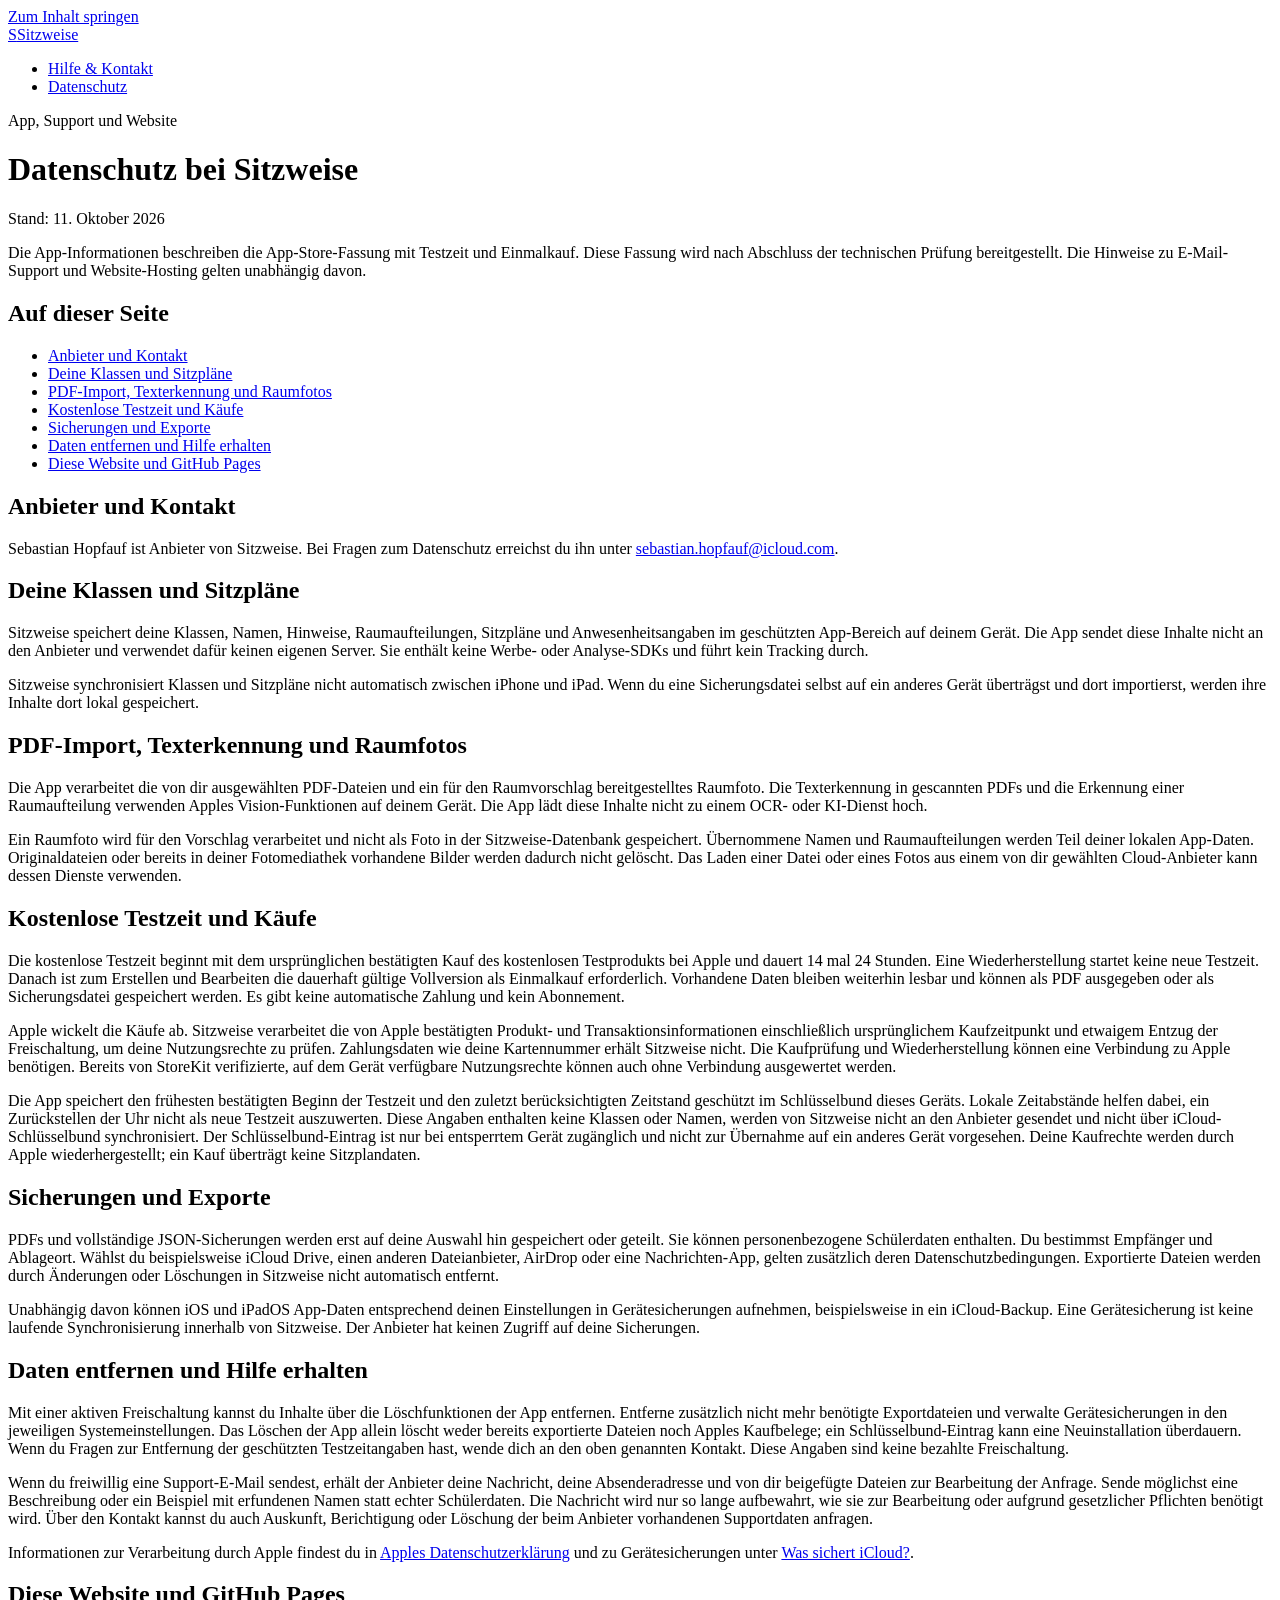
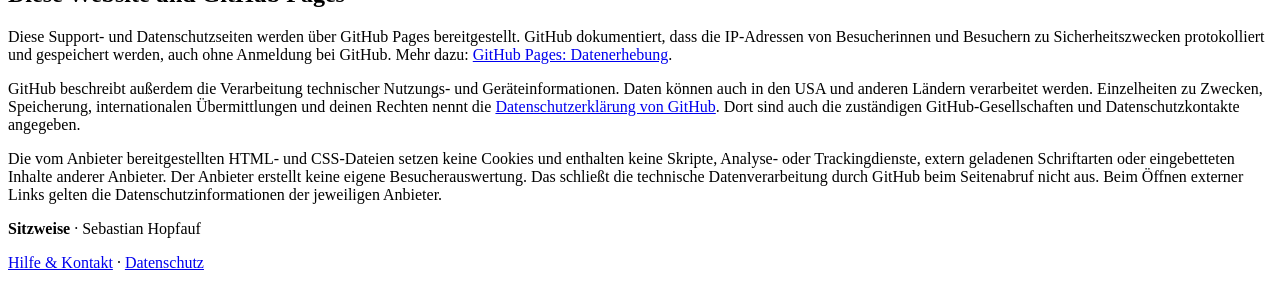
==== datenschutz.html @ 58f305f8 "Add Sitzweise datenschutz.html for public support and privacy" ====
<!doctype html>
<html lang="de">
<head>
  <meta charset="utf-8">
  <meta name="viewport" content="width=device-width, initial-scale=1">
  <meta name="description" content="Datenschutzhinweise zu Sitzweise, lokalen App-Daten, Apple-Käufen, E-Mail-Support und GitHub-Pages-Hosting.">
  <meta name="referrer" content="no-referrer">
  <title>Datenschutz · Sitzweise</title>
  <link rel="stylesheet" href="styles.css">
</head>
<body>
  <a class="skip-link" href="#inhalt">Zum Inhalt springen</a>
  <header class="site-header">
    <div class="container header-inner">
      <a class="brand" href="index.html"><span class="brand-mark" aria-hidden="true">S</span><span>Sitzweise</span></a>
      <nav aria-label="Hauptnavigation">
        <ul>
          <li><a href="index.html">Hilfe &amp; Kontakt</a></li>
          <li><a href="datenschutz.html" aria-current="page">Datenschutz</a></li>
        </ul>
      </nav>
    </div>
  </header>
  <main id="inhalt" class="container" tabindex="-1">
    <div class="prose">
      <p class="eyebrow">App, Support und Website</p>
      <h1>Datenschutz bei Sitzweise</h1>
      <p class="meta">Stand: 11. Oktober 2026</p>
      <aside class="notice" aria-label="Geltungsbereich">
        <p>Die App-Informationen beschreiben die App-Store-Fassung mit Testzeit und Einmalkauf. Diese Fassung wird nach Abschluss der technischen Prüfung bereitgestellt. Die Hinweise zu E-Mail-Support und Website-Hosting gelten unabhängig davon.</p>
      </aside>
      <nav class="toc" aria-label="Inhalt der Datenschutzhinweise">
        <h2>Auf dieser Seite</h2>
        <ul>
          <li><a href="#anbieter-und-kontakt">Anbieter und Kontakt</a></li>
          <li><a href="#deine-klassen-und-sitzplane">Deine Klassen und Sitzpläne</a></li>
          <li><a href="#pdf-import-texterkennung-und-raumfotos">PDF-Import, Texterkennung und Raumfotos</a></li>
          <li><a href="#kostenlose-testzeit-und-kaufe">Kostenlose Testzeit und Käufe</a></li>
          <li><a href="#sicherungen-und-exporte">Sicherungen und Exporte</a></li>
          <li><a href="#daten-entfernen-und-hilfe-erhalten">Daten entfernen und Hilfe erhalten</a></li>
          <li><a href="#diese-website-und-github-pages">Diese Website und GitHub Pages</a></li>
        </ul>
      </nav>
      <section aria-labelledby="anbieter-und-kontakt"><h2 id="anbieter-und-kontakt">Anbieter und Kontakt</h2>
      <p>Sebastian Hopfauf ist Anbieter von Sitzweise. Bei Fragen zum Datenschutz erreichst du ihn unter <a href="mailto:sebastian.hopfauf@icloud.com">sebastian.hopfauf@icloud.com</a>.</p>
      </section>
      <section aria-labelledby="deine-klassen-und-sitzplane"><h2 id="deine-klassen-und-sitzplane">Deine Klassen und Sitzpläne</h2>
      <p>Sitzweise speichert deine Klassen, Namen, Hinweise, Raumaufteilungen, Sitzpläne und Anwesenheitsangaben im geschützten App-Bereich auf deinem Gerät. Die App sendet diese Inhalte nicht an den Anbieter und verwendet dafür keinen eigenen Server. Sie enthält keine Werbe- oder Analyse-SDKs und führt kein Tracking durch.</p>
      <p>Sitzweise synchronisiert Klassen und Sitzpläne nicht automatisch zwischen iPhone und iPad. Wenn du eine Sicherungsdatei selbst auf ein anderes Gerät überträgst und dort importierst, werden ihre Inhalte dort lokal gespeichert.</p>
      </section>
      <section aria-labelledby="pdf-import-texterkennung-und-raumfotos"><h2 id="pdf-import-texterkennung-und-raumfotos">PDF-Import, Texterkennung und Raumfotos</h2>
      <p>Die App verarbeitet die von dir ausgewählten PDF-Dateien und ein für den Raumvorschlag bereitgestelltes Raumfoto. Die Texterkennung in gescannten PDFs und die Erkennung einer Raumaufteilung verwenden Apples Vision-Funktionen auf deinem Gerät. Die App lädt diese Inhalte nicht zu einem OCR- oder KI-Dienst hoch.</p>
      <p>Ein Raumfoto wird für den Vorschlag verarbeitet und nicht als Foto in der Sitzweise-Datenbank gespeichert. Übernommene Namen und Raumaufteilungen werden Teil deiner lokalen App-Daten. Originaldateien oder bereits in deiner Fotomediathek vorhandene Bilder werden dadurch nicht gelöscht. Das Laden einer Datei oder eines Fotos aus einem von dir gewählten Cloud-Anbieter kann dessen Dienste verwenden.</p>
      </section>
      <section aria-labelledby="kostenlose-testzeit-und-kaufe"><h2 id="kostenlose-testzeit-und-kaufe">Kostenlose Testzeit und Käufe</h2>
      <p>Die kostenlose Testzeit beginnt mit dem ursprünglichen bestätigten Kauf des kostenlosen Testprodukts bei Apple und dauert 14 mal 24 Stunden. Eine Wiederherstellung startet keine neue Testzeit. Danach ist zum Erstellen und Bearbeiten die dauerhaft gültige Vollversion als Einmalkauf erforderlich. Vorhandene Daten bleiben weiterhin lesbar und können als PDF ausgegeben oder als Sicherungsdatei gespeichert werden. Es gibt keine automatische Zahlung und kein Abonnement.</p>
      <p>Apple wickelt die Käufe ab. Sitzweise verarbeitet die von Apple bestätigten Produkt- und Transaktionsinformationen einschließlich ursprünglichem Kaufzeitpunkt und etwaigem Entzug der Freischaltung, um deine Nutzungsrechte zu prüfen. Zahlungsdaten wie deine Kartennummer erhält Sitzweise nicht. Die Kaufprüfung und Wiederherstellung können eine Verbindung zu Apple benötigen. Bereits von StoreKit verifizierte, auf dem Gerät verfügbare Nutzungsrechte können auch ohne Verbindung ausgewertet werden.</p>
      <p>Die App speichert den frühesten bestätigten Beginn der Testzeit und den zuletzt berücksichtigten Zeitstand geschützt im Schlüsselbund dieses Geräts. Lokale Zeitabstände helfen dabei, ein Zurückstellen der Uhr nicht als neue Testzeit auszuwerten. Diese Angaben enthalten keine Klassen oder Namen, werden von Sitzweise nicht an den Anbieter gesendet und nicht über iCloud-Schlüsselbund synchronisiert. Der Schlüsselbund-Eintrag ist nur bei entsperrtem Gerät zugänglich und nicht zur Übernahme auf ein anderes Gerät vorgesehen. Deine Kaufrechte werden durch Apple wiederhergestellt; ein Kauf überträgt keine Sitzplandaten.</p>
      </section>
      <section aria-labelledby="sicherungen-und-exporte"><h2 id="sicherungen-und-exporte">Sicherungen und Exporte</h2>
      <p>PDFs und vollständige JSON-Sicherungen werden erst auf deine Auswahl hin gespeichert oder geteilt. Sie können personenbezogene Schülerdaten enthalten. Du bestimmst Empfänger und Ablageort. Wählst du beispielsweise iCloud Drive, einen anderen Dateianbieter, AirDrop oder eine Nachrichten-App, gelten zusätzlich deren Datenschutzbedingungen. Exportierte Dateien werden durch Änderungen oder Löschungen in Sitzweise nicht automatisch entfernt.</p>
      <p>Unabhängig davon können iOS und iPadOS App-Daten entsprechend deinen Einstellungen in Gerätesicherungen aufnehmen, beispielsweise in ein iCloud-Backup. Eine Gerätesicherung ist keine laufende Synchronisierung innerhalb von Sitzweise. Der Anbieter hat keinen Zugriff auf deine Sicherungen.</p>
      </section>
      <section aria-labelledby="daten-entfernen-und-hilfe-erhalten"><h2 id="daten-entfernen-und-hilfe-erhalten">Daten entfernen und Hilfe erhalten</h2>
      <p>Mit einer aktiven Freischaltung kannst du Inhalte über die Löschfunktionen der App entfernen. Entferne zusätzlich nicht mehr benötigte Exportdateien und verwalte Gerätesicherungen in den jeweiligen Systemeinstellungen. Das Löschen der App allein löscht weder bereits exportierte Dateien noch Apples Kaufbelege; ein Schlüsselbund-Eintrag kann eine Neuinstallation überdauern. Wenn du Fragen zur Entfernung der geschützten Testzeitangaben hast, wende dich an den oben genannten Kontakt. Diese Angaben sind keine bezahlte Freischaltung.</p>
      <p>Wenn du freiwillig eine Support-E-Mail sendest, erhält der Anbieter deine Nachricht, deine Absenderadresse und von dir beigefügte Dateien zur Bearbeitung der Anfrage. Sende möglichst eine Beschreibung oder ein Beispiel mit erfundenen Namen statt echter Schülerdaten. Die Nachricht wird nur so lange aufbewahrt, wie sie zur Bearbeitung oder aufgrund gesetzlicher Pflichten benötigt wird. Über den Kontakt kannst du auch Auskunft, Berichtigung oder Löschung der beim Anbieter vorhandenen Supportdaten anfragen.</p>
      <p>Informationen zur Verarbeitung durch Apple findest du in <a href="https://www.apple.com/legal/privacy/de-ww/">Apples Datenschutzerklärung</a> und zu Gerätesicherungen unter <a href="https://support.apple.com/de-de/108770">Was sichert iCloud?</a>.</p>
      </section>
      <section aria-labelledby="diese-website-und-github-pages"><h2 id="diese-website-und-github-pages">Diese Website und GitHub Pages</h2>
      <p>Diese Support- und Datenschutzseiten werden über GitHub Pages bereitgestellt. GitHub dokumentiert, dass die IP-Adressen von Besucherinnen und Besuchern zu Sicherheitszwecken protokolliert und gespeichert werden, auch ohne Anmeldung bei GitHub. Mehr dazu: <a href="https://docs.github.com/en/pages/getting-started-with-github-pages/what-is-github-pages#data-collection">GitHub Pages: Datenerhebung</a>.</p>
      <p>GitHub beschreibt außerdem die Verarbeitung technischer Nutzungs- und Geräteinformationen. Daten können auch in den USA und anderen Ländern verarbeitet werden. Einzelheiten zu Zwecken, Speicherung, internationalen Übermittlungen und deinen Rechten nennt die <a href="https://docs.github.com/en/site-policy/privacy-policies/github-general-privacy-statement">Datenschutzerklärung von GitHub</a>. Dort sind auch die zuständigen GitHub-Gesellschaften und Datenschutzkontakte angegeben.</p>
      <p>Die vom Anbieter bereitgestellten HTML- und CSS-Dateien setzen keine Cookies und enthalten keine Skripte, Analyse- oder Trackingdienste, extern geladenen Schriftarten oder eingebetteten Inhalte anderer Anbieter. Der Anbieter erstellt keine eigene Besucherauswertung. Das schließt die technische Datenverarbeitung durch GitHub beim Seitenabruf nicht aus. Beim Öffnen externer Links gelten die Datenschutzinformationen der jeweiligen Anbieter.</p>
      </section>
    </div>
  </main>
  <footer class="site-footer">
    <div class="container">
      <p><strong>Sitzweise</strong> · Sebastian Hopfauf</p>
      <p><a href="index.html">Hilfe &amp; Kontakt</a> · <a href="datenschutz.html">Datenschutz</a></p>
    </div>
  </footer>
</body>
</html>
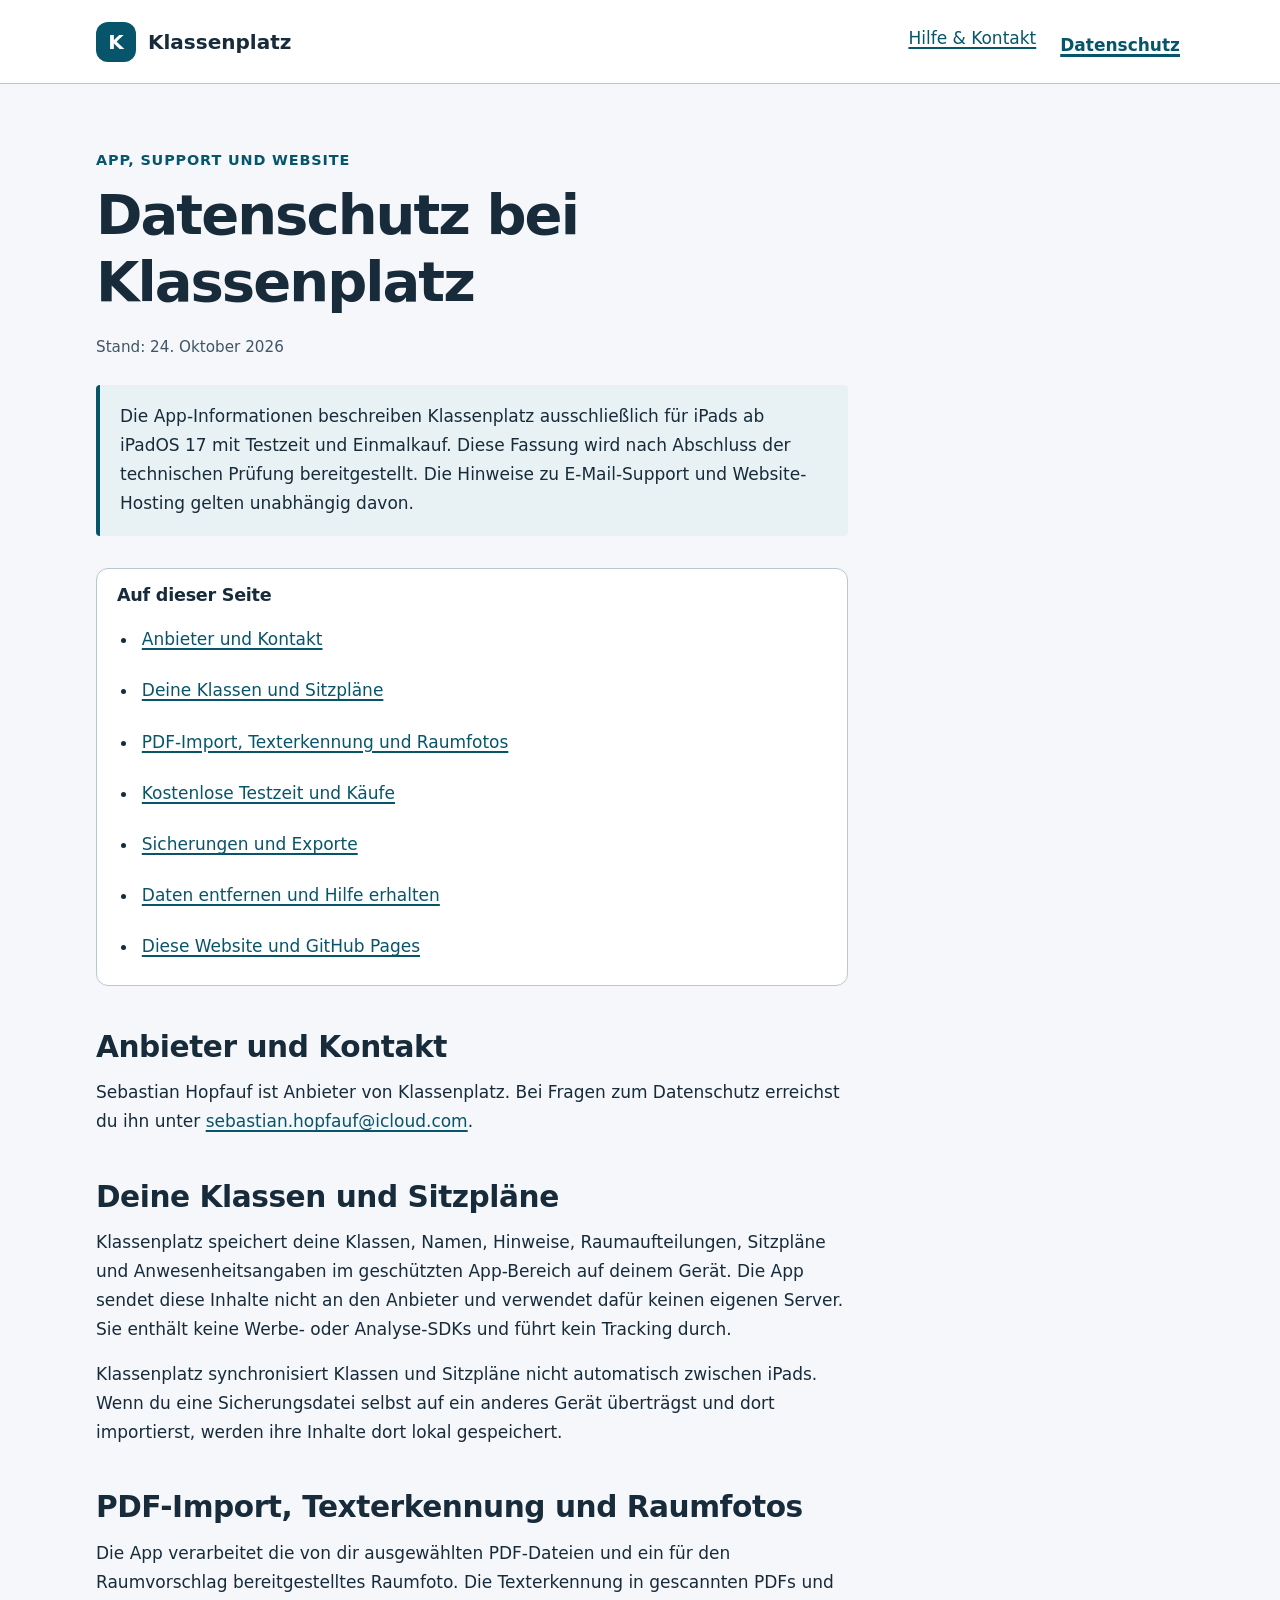
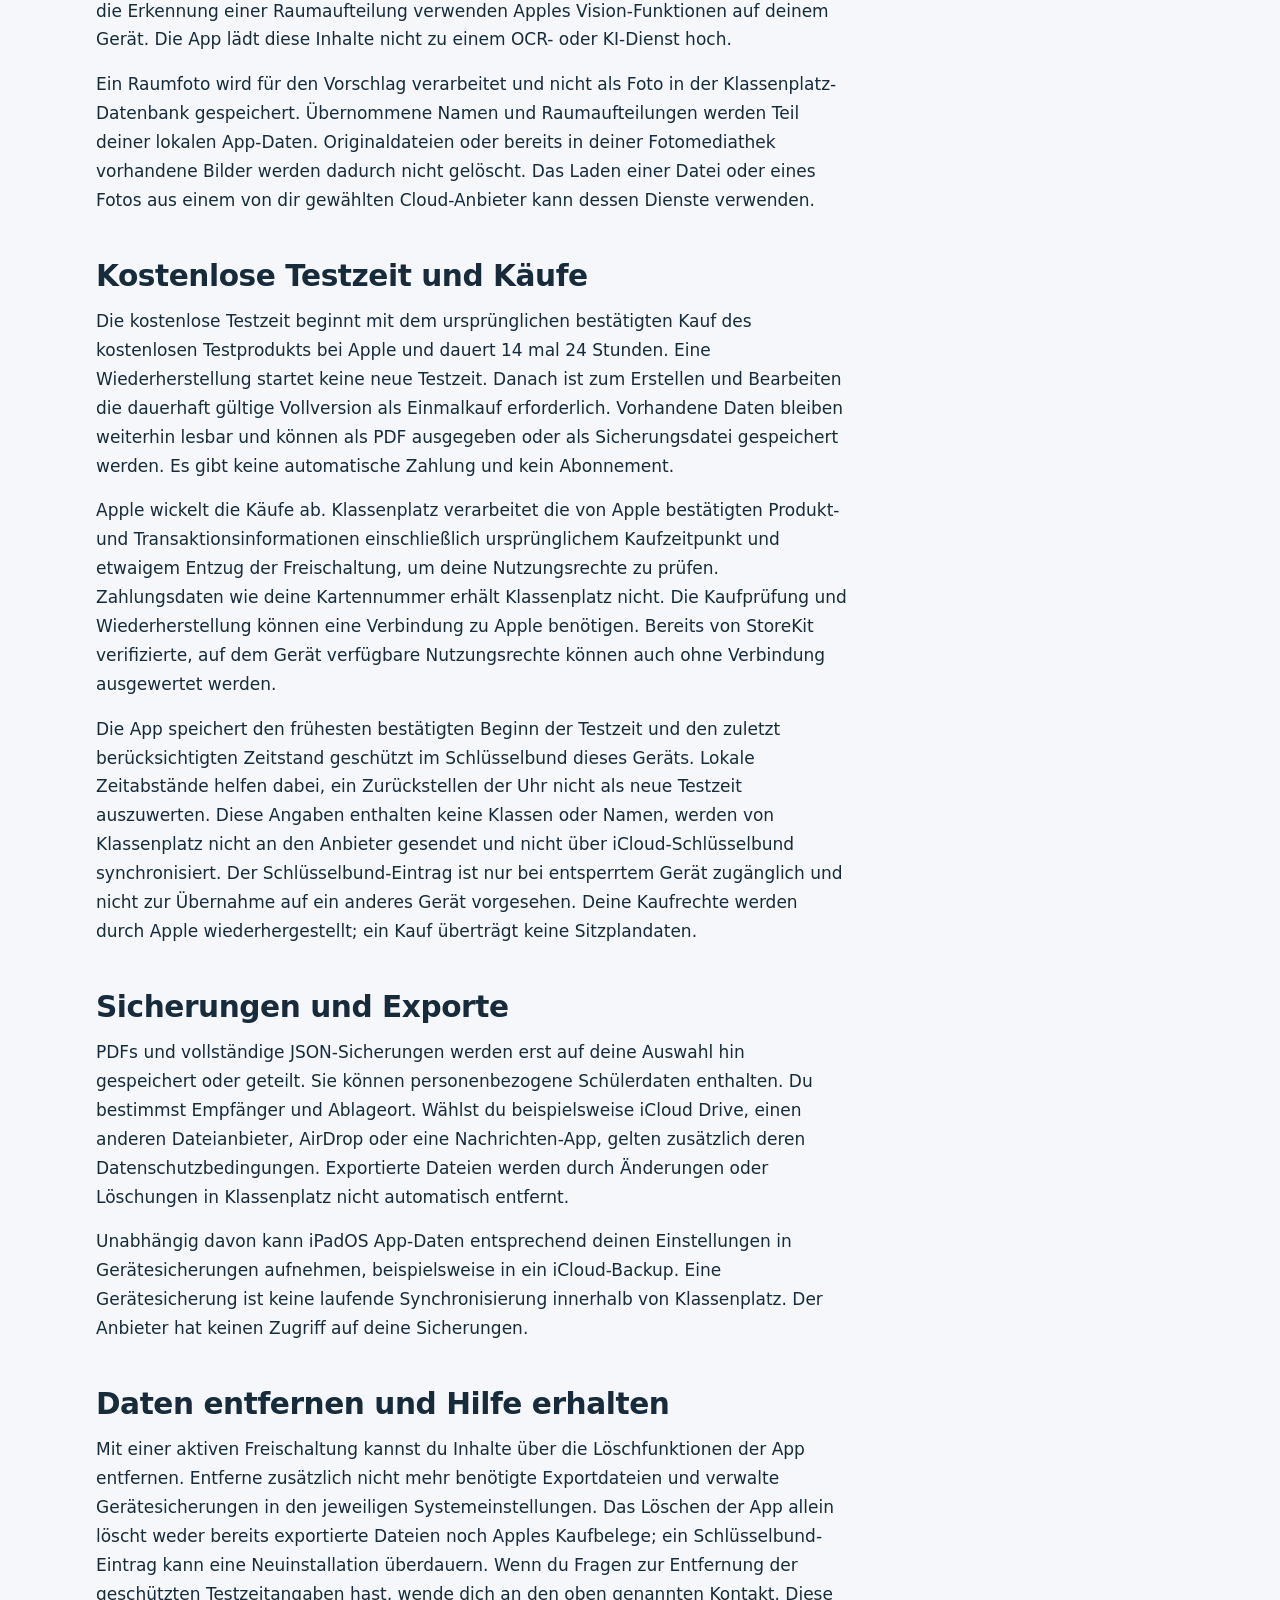
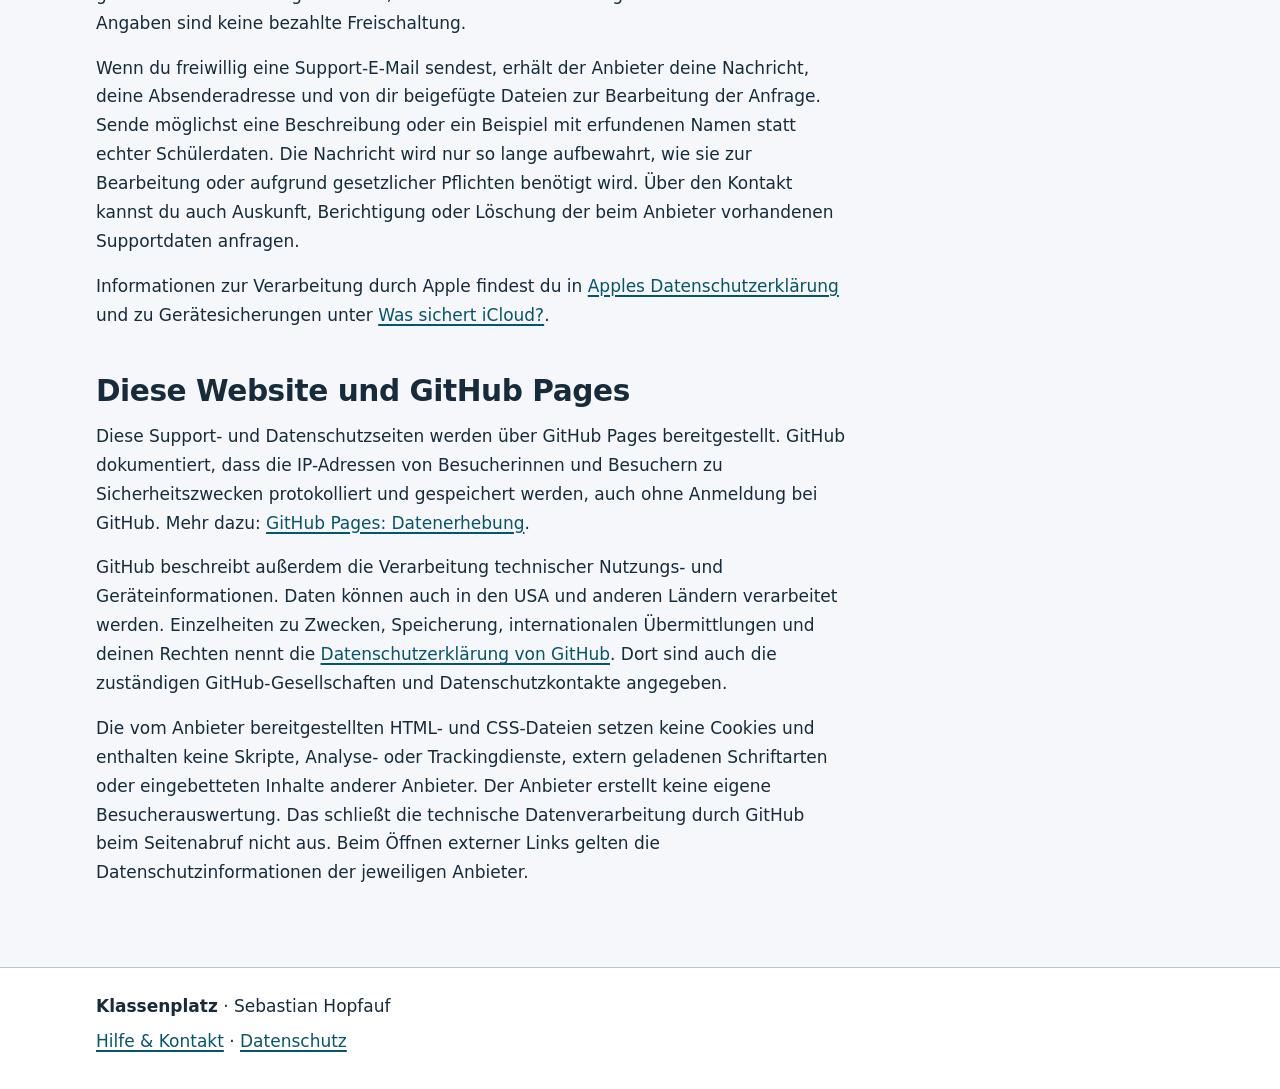
==== commit b3b98dc6: "Rename public support and privacy pages to Klassenplatz for iPad" ====
--- a/datenschutz.html
+++ b/datenschutz.html
@@ -3,16 +3,16 @@
 <head>
   <meta charset="utf-8">
   <meta name="viewport" content="width=device-width, initial-scale=1">
-  <meta name="description" content="Datenschutzhinweise zu Sitzweise, lokalen App-Daten, Apple-Käufen, E-Mail-Support und GitHub-Pages-Hosting.">
+  <meta name="description" content="Datenschutzhinweise zu Klassenplatz, lokalen App-Daten, Apple-Käufen, E-Mail-Support und GitHub-Pages-Hosting.">
   <meta name="referrer" content="no-referrer">
-  <title>Datenschutz · Sitzweise</title>
+  <title>Datenschutz · Klassenplatz</title>
   <link rel="stylesheet" href="styles.css">
 </head>
 <body>
   <a class="skip-link" href="#inhalt">Zum Inhalt springen</a>
   <header class="site-header">
     <div class="container header-inner">
-      <a class="brand" href="index.html"><span class="brand-mark" aria-hidden="true">S</span><span>Sitzweise</span></a>
+      <a class="brand" href="index.html"><span class="brand-mark" aria-hidden="true">K</span><span>Klassenplatz</span></a>
       <nav aria-label="Hauptnavigation">
         <ul>
           <li><a href="index.html">Hilfe &amp; Kontakt</a></li>
@@ -24,10 +24,10 @@
   <main id="inhalt" class="container" tabindex="-1">
     <div class="prose">
       <p class="eyebrow">App, Support und Website</p>
-      <h1>Datenschutz bei Sitzweise</h1>
-      <p class="meta">Stand: 11. Oktober 2026</p>
+      <h1>Datenschutz bei Klassenplatz</h1>
+      <p class="meta">Stand: 24. Oktober 2026</p>
       <aside class="notice" aria-label="Geltungsbereich">
-        <p>Die App-Informationen beschreiben die App-Store-Fassung mit Testzeit und Einmalkauf. Diese Fassung wird nach Abschluss der technischen Prüfung bereitgestellt. Die Hinweise zu E-Mail-Support und Website-Hosting gelten unabhängig davon.</p>
+        <p>Die App-Informationen beschreiben Klassenplatz ausschließlich für iPads ab iPadOS 17 mit Testzeit und Einmalkauf. Diese Fassung wird nach Abschluss der technischen Prüfung bereitgestellt. Die Hinweise zu E-Mail-Support und Website-Hosting gelten unabhängig davon.</p>
       </aside>
       <nav class="toc" aria-label="Inhalt der Datenschutzhinweise">
         <h2>Auf dieser Seite</h2>
@@ -42,24 +42,24 @@
         </ul>
       </nav>
       <section aria-labelledby="anbieter-und-kontakt"><h2 id="anbieter-und-kontakt">Anbieter und Kontakt</h2>
-      <p>Sebastian Hopfauf ist Anbieter von Sitzweise. Bei Fragen zum Datenschutz erreichst du ihn unter <a href="mailto:sebastian.hopfauf@icloud.com">sebastian.hopfauf@icloud.com</a>.</p>
+      <p>Sebastian Hopfauf ist Anbieter von Klassenplatz. Bei Fragen zum Datenschutz erreichst du ihn unter <a href="mailto:sebastian.hopfauf@icloud.com">sebastian.hopfauf@icloud.com</a>.</p>
       </section>
       <section aria-labelledby="deine-klassen-und-sitzplane"><h2 id="deine-klassen-und-sitzplane">Deine Klassen und Sitzpläne</h2>
-      <p>Sitzweise speichert deine Klassen, Namen, Hinweise, Raumaufteilungen, Sitzpläne und Anwesenheitsangaben im geschützten App-Bereich auf deinem Gerät. Die App sendet diese Inhalte nicht an den Anbieter und verwendet dafür keinen eigenen Server. Sie enthält keine Werbe- oder Analyse-SDKs und führt kein Tracking durch.</p>
-      <p>Sitzweise synchronisiert Klassen und Sitzpläne nicht automatisch zwischen iPhone und iPad. Wenn du eine Sicherungsdatei selbst auf ein anderes Gerät überträgst und dort importierst, werden ihre Inhalte dort lokal gespeichert.</p>
+      <p>Klassenplatz speichert deine Klassen, Namen, Hinweise, Raumaufteilungen, Sitzpläne und Anwesenheitsangaben im geschützten App-Bereich auf deinem Gerät. Die App sendet diese Inhalte nicht an den Anbieter und verwendet dafür keinen eigenen Server. Sie enthält keine Werbe- oder Analyse-SDKs und führt kein Tracking durch.</p>
+      <p>Klassenplatz synchronisiert Klassen und Sitzpläne nicht automatisch zwischen iPads. Wenn du eine Sicherungsdatei selbst auf ein anderes Gerät überträgst und dort importierst, werden ihre Inhalte dort lokal gespeichert.</p>
       </section>
       <section aria-labelledby="pdf-import-texterkennung-und-raumfotos"><h2 id="pdf-import-texterkennung-und-raumfotos">PDF-Import, Texterkennung und Raumfotos</h2>
       <p>Die App verarbeitet die von dir ausgewählten PDF-Dateien und ein für den Raumvorschlag bereitgestelltes Raumfoto. Die Texterkennung in gescannten PDFs und die Erkennung einer Raumaufteilung verwenden Apples Vision-Funktionen auf deinem Gerät. Die App lädt diese Inhalte nicht zu einem OCR- oder KI-Dienst hoch.</p>
-      <p>Ein Raumfoto wird für den Vorschlag verarbeitet und nicht als Foto in der Sitzweise-Datenbank gespeichert. Übernommene Namen und Raumaufteilungen werden Teil deiner lokalen App-Daten. Originaldateien oder bereits in deiner Fotomediathek vorhandene Bilder werden dadurch nicht gelöscht. Das Laden einer Datei oder eines Fotos aus einem von dir gewählten Cloud-Anbieter kann dessen Dienste verwenden.</p>
+      <p>Ein Raumfoto wird für den Vorschlag verarbeitet und nicht als Foto in der Klassenplatz-Datenbank gespeichert. Übernommene Namen und Raumaufteilungen werden Teil deiner lokalen App-Daten. Originaldateien oder bereits in deiner Fotomediathek vorhandene Bilder werden dadurch nicht gelöscht. Das Laden einer Datei oder eines Fotos aus einem von dir gewählten Cloud-Anbieter kann dessen Dienste verwenden.</p>
       </section>
       <section aria-labelledby="kostenlose-testzeit-und-kaufe"><h2 id="kostenlose-testzeit-und-kaufe">Kostenlose Testzeit und Käufe</h2>
       <p>Die kostenlose Testzeit beginnt mit dem ursprünglichen bestätigten Kauf des kostenlosen Testprodukts bei Apple und dauert 14 mal 24 Stunden. Eine Wiederherstellung startet keine neue Testzeit. Danach ist zum Erstellen und Bearbeiten die dauerhaft gültige Vollversion als Einmalkauf erforderlich. Vorhandene Daten bleiben weiterhin lesbar und können als PDF ausgegeben oder als Sicherungsdatei gespeichert werden. Es gibt keine automatische Zahlung und kein Abonnement.</p>
-      <p>Apple wickelt die Käufe ab. Sitzweise verarbeitet die von Apple bestätigten Produkt- und Transaktionsinformationen einschließlich ursprünglichem Kaufzeitpunkt und etwaigem Entzug der Freischaltung, um deine Nutzungsrechte zu prüfen. Zahlungsdaten wie deine Kartennummer erhält Sitzweise nicht. Die Kaufprüfung und Wiederherstellung können eine Verbindung zu Apple benötigen. Bereits von StoreKit verifizierte, auf dem Gerät verfügbare Nutzungsrechte können auch ohne Verbindung ausgewertet werden.</p>
-      <p>Die App speichert den frühesten bestätigten Beginn der Testzeit und den zuletzt berücksichtigten Zeitstand geschützt im Schlüsselbund dieses Geräts. Lokale Zeitabstände helfen dabei, ein Zurückstellen der Uhr nicht als neue Testzeit auszuwerten. Diese Angaben enthalten keine Klassen oder Namen, werden von Sitzweise nicht an den Anbieter gesendet und nicht über iCloud-Schlüsselbund synchronisiert. Der Schlüsselbund-Eintrag ist nur bei entsperrtem Gerät zugänglich und nicht zur Übernahme auf ein anderes Gerät vorgesehen. Deine Kaufrechte werden durch Apple wiederhergestellt; ein Kauf überträgt keine Sitzplandaten.</p>
+      <p>Apple wickelt die Käufe ab. Klassenplatz verarbeitet die von Apple bestätigten Produkt- und Transaktionsinformationen einschließlich ursprünglichem Kaufzeitpunkt und etwaigem Entzug der Freischaltung, um deine Nutzungsrechte zu prüfen. Zahlungsdaten wie deine Kartennummer erhält Klassenplatz nicht. Die Kaufprüfung und Wiederherstellung können eine Verbindung zu Apple benötigen. Bereits von StoreKit verifizierte, auf dem Gerät verfügbare Nutzungsrechte können auch ohne Verbindung ausgewertet werden.</p>
+      <p>Die App speichert den frühesten bestätigten Beginn der Testzeit und den zuletzt berücksichtigten Zeitstand geschützt im Schlüsselbund dieses Geräts. Lokale Zeitabstände helfen dabei, ein Zurückstellen der Uhr nicht als neue Testzeit auszuwerten. Diese Angaben enthalten keine Klassen oder Namen, werden von Klassenplatz nicht an den Anbieter gesendet und nicht über iCloud-Schlüsselbund synchronisiert. Der Schlüsselbund-Eintrag ist nur bei entsperrtem Gerät zugänglich und nicht zur Übernahme auf ein anderes Gerät vorgesehen. Deine Kaufrechte werden durch Apple wiederhergestellt; ein Kauf überträgt keine Sitzplandaten.</p>
       </section>
       <section aria-labelledby="sicherungen-und-exporte"><h2 id="sicherungen-und-exporte">Sicherungen und Exporte</h2>
-      <p>PDFs und vollständige JSON-Sicherungen werden erst auf deine Auswahl hin gespeichert oder geteilt. Sie können personenbezogene Schülerdaten enthalten. Du bestimmst Empfänger und Ablageort. Wählst du beispielsweise iCloud Drive, einen anderen Dateianbieter, AirDrop oder eine Nachrichten-App, gelten zusätzlich deren Datenschutzbedingungen. Exportierte Dateien werden durch Änderungen oder Löschungen in Sitzweise nicht automatisch entfernt.</p>
-      <p>Unabhängig davon können iOS und iPadOS App-Daten entsprechend deinen Einstellungen in Gerätesicherungen aufnehmen, beispielsweise in ein iCloud-Backup. Eine Gerätesicherung ist keine laufende Synchronisierung innerhalb von Sitzweise. Der Anbieter hat keinen Zugriff auf deine Sicherungen.</p>
+      <p>PDFs und vollständige JSON-Sicherungen werden erst auf deine Auswahl hin gespeichert oder geteilt. Sie können personenbezogene Schülerdaten enthalten. Du bestimmst Empfänger und Ablageort. Wählst du beispielsweise iCloud Drive, einen anderen Dateianbieter, AirDrop oder eine Nachrichten-App, gelten zusätzlich deren Datenschutzbedingungen. Exportierte Dateien werden durch Änderungen oder Löschungen in Klassenplatz nicht automatisch entfernt.</p>
+      <p>Unabhängig davon kann iPadOS App-Daten entsprechend deinen Einstellungen in Gerätesicherungen aufnehmen, beispielsweise in ein iCloud-Backup. Eine Gerätesicherung ist keine laufende Synchronisierung innerhalb von Klassenplatz. Der Anbieter hat keinen Zugriff auf deine Sicherungen.</p>
       </section>
       <section aria-labelledby="daten-entfernen-und-hilfe-erhalten"><h2 id="daten-entfernen-und-hilfe-erhalten">Daten entfernen und Hilfe erhalten</h2>
       <p>Mit einer aktiven Freischaltung kannst du Inhalte über die Löschfunktionen der App entfernen. Entferne zusätzlich nicht mehr benötigte Exportdateien und verwalte Gerätesicherungen in den jeweiligen Systemeinstellungen. Das Löschen der App allein löscht weder bereits exportierte Dateien noch Apples Kaufbelege; ein Schlüsselbund-Eintrag kann eine Neuinstallation überdauern. Wenn du Fragen zur Entfernung der geschützten Testzeitangaben hast, wende dich an den oben genannten Kontakt. Diese Angaben sind keine bezahlte Freischaltung.</p>
@@ -75,7 +75,7 @@
   </main>
   <footer class="site-footer">
     <div class="container">
-      <p><strong>Sitzweise</strong> · Sebastian Hopfauf</p>
+      <p><strong>Klassenplatz</strong> · Sebastian Hopfauf</p>
       <p><a href="index.html">Hilfe &amp; Kontakt</a> · <a href="datenschutz.html">Datenschutz</a></p>
     </div>
   </footer>
--- a/styles.css
+++ b/styles.css
@@ -0,0 +1,60 @@
+/* Local styles only. No external assets, fonts or scripts. */
+:root {
+  color-scheme: light dark;
+  --background: #f5f7fa; --surface: #ffffff; --text: #172b3a;
+  --muted: #405565; --brand: #07556a; --border: #b8c8d1;
+  --soft: #e8f2f4; --focus: #a43b00;
+  font-family: system-ui, -apple-system, BlinkMacSystemFont, "Segoe UI", sans-serif;
+  font-size: 100%; -webkit-text-size-adjust: 100%;
+}
+* { box-sizing: border-box; }
+body { margin: 0; background: var(--background); color: var(--text); font-size: 1.0625rem; line-height: 1.7; }
+a { color: var(--brand); text-decoration-thickness: .1em; text-underline-offset: .2em; overflow-wrap: anywhere; }
+a:hover { text-decoration-thickness: .16em; }
+a:focus-visible, [tabindex="-1"]:focus-visible { outline: 3px solid var(--focus); outline-offset: 4px; border-radius: .15rem; }
+.skip-link { position: absolute; top: .5rem; left: .5rem; z-index: 2; padding: .75rem 1rem; background: var(--surface); transform: translateY(-180%); }
+.skip-link:focus { transform: none; }
+.container { width: min(100% - 2rem, 68rem); margin-inline: auto; }
+.site-header { background: var(--surface); border-bottom: 1px solid var(--border); }
+.header-inner { display: flex; flex-wrap: wrap; align-items: center; justify-content: space-between; gap: .5rem 2rem; padding-block: 1rem; }
+.brand { display: inline-flex; align-items: center; gap: .75rem; color: var(--text); text-decoration: none; font-size: 1.25rem; font-weight: 750; min-height: 44px; }
+.brand-mark { display: grid; place-items: center; width: 2.5rem; height: 2.5rem; border-radius: .75rem; background: var(--brand); color: var(--surface); font-weight: 800; }
+nav ul { display: flex; flex-wrap: wrap; gap: .25rem 1rem; list-style: none; margin: 0; padding: 0; }
+nav a { display: inline-flex; align-items: center; min-height: 44px; padding: .35rem .25rem; }
+nav a[aria-current="page"] { font-weight: 750; text-decoration-thickness: .16em; }
+main { padding-block: clamp(2rem, 6vw, 4rem); }
+.prose { max-width: 47rem; }
+.eyebrow { margin: 0 0 .5rem; color: var(--brand); font-size: .9rem; font-weight: 750; letter-spacing: .06em; text-transform: uppercase; }
+h1, h2 { line-height: 1.2; text-wrap: balance; }
+h1 { margin: 0 0 1.25rem; font-size: clamp(2.1rem, 6vw, 3.5rem); letter-spacing: -.035em; }
+h2 { margin: 2.75rem 0 .8rem; font-size: clamp(1.45rem, 4vw, 1.85rem); letter-spacing: -.015em; }
+p { margin: 0 0 1rem; }
+.lead { font-size: 1.2rem; color: var(--muted); }
+.notice { margin: 1.5rem 0 2rem; padding: 1.1rem 1.25rem; background: var(--soft); border-left: 4px solid var(--brand); border-radius: .25rem; }
+.notice p:last-child, .contact p:last-child { margin-bottom: 0; }
+.contact { padding: 1.5rem; background: var(--surface); border: 1px solid var(--border); border-radius: 1rem; }
+.contact h2 { margin-top: 0; }
+.contact a[href^="mailto:"] { display: inline-block; min-height: 44px; padding-block: .4rem; font-weight: 700; }
+ul, ol { padding-left: 1.4rem; }
+li + li { margin-top: .45rem; }
+.toc { padding: 1rem 1.25rem; background: var(--surface); border: 1px solid var(--border); border-radius: .75rem; }
+.toc h2 { margin: 0 0 .75rem; font-size: 1.1rem; }
+.toc ul { display: block; list-style: disc; padding-left: 1.3rem; }
+.toc a { min-height: 44px; padding-block: .25rem; }
+.meta { color: var(--muted); font-size: .95rem; }
+.site-footer { border-top: 1px solid var(--border); background: var(--surface); padding-block: 1.5rem; }
+.site-footer p { margin: 0; }
+.site-footer a { display: inline-block; min-height: 44px; padding-block: .4rem; }
+@media (prefers-color-scheme: dark) {
+  :root { --background: #101b23; --surface: #172630; --text: #edf4f7; --muted: #bccbd4; --brand: #8bd8e9; --border: #5d737f; --soft: #1d3540; --focus: #ffbf81; }
+  .brand-mark { color: #10252c; }
+}
+@media (max-width: 25rem) { .container { width: min(100% - 1.5rem, 68rem); } .contact { padding: 1.1rem; } }
+@media print {
+  :root { color-scheme: light; --background: #ffffff; --surface: #ffffff; --text: #000000; --muted: #222222; --brand: #000000; --border: #777777; --soft: #ffffff; }
+  body { font-size: 11pt; }
+  .skip-link, .site-header nav, .toc { display: none; }
+  main { padding-block: 1rem; }
+  a { text-decoration: underline; }
+  h2 { break-after: avoid; }
+}
